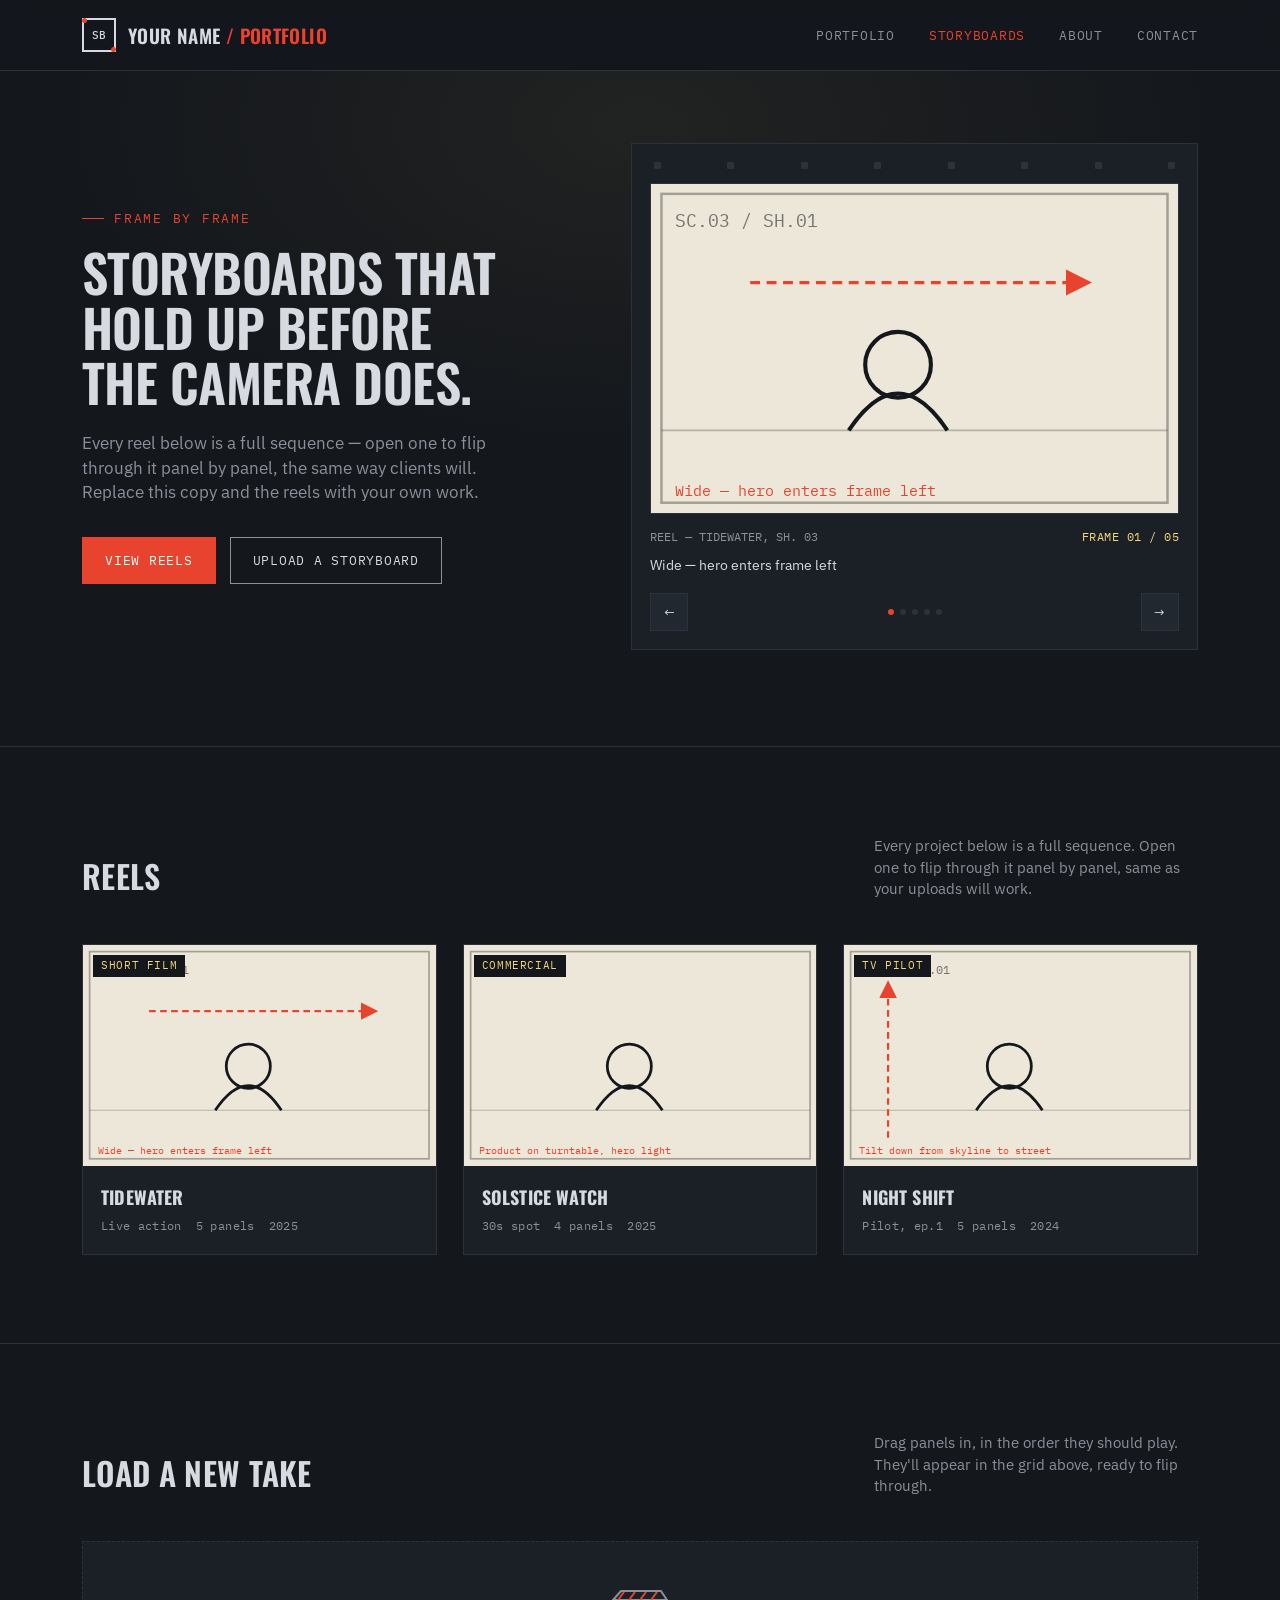
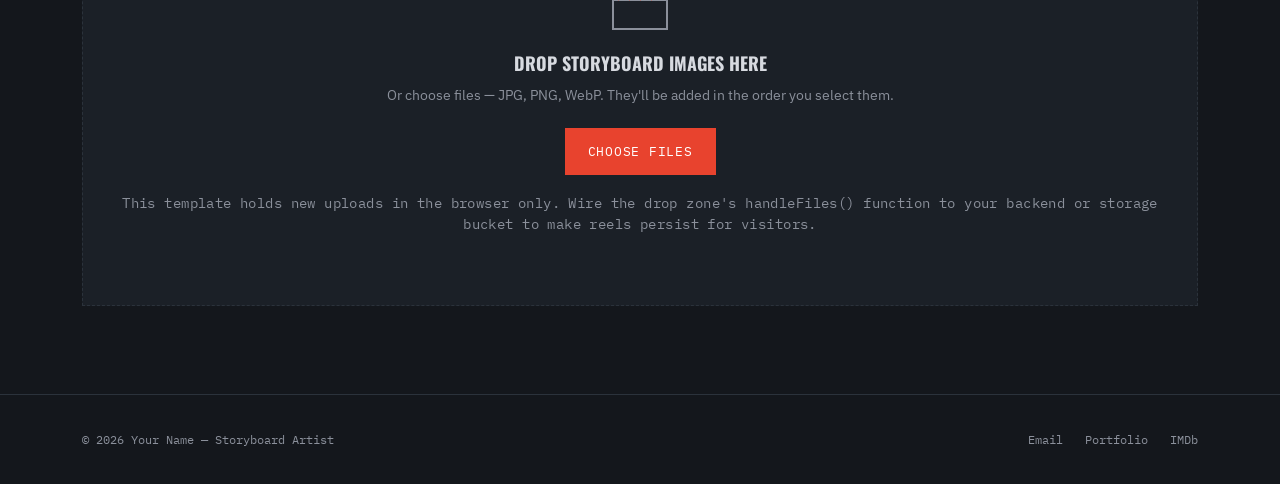
==== storyboards.html @ 9723df17 "Rename Storyboard to storyboards.html" ====
<!DOCTYPE html>
<html lang="en">
<head>
<meta charset="UTF-8">
<meta name="viewport" content="width=device-width, initial-scale=1.0">
<title>Storyboards — Your Name</title>
<link rel="preconnect" href="https://fonts.googleapis.com">
<link href="https://fonts.googleapis.com/css2?family=Oswald:wght@400;500;600;700&family=IBM+Plex+Sans:wght@400;500;600&family=IBM+Plex+Mono:wght@400;500&display=swap" rel="stylesheet">
<link rel="stylesheet" href="style.css">
<style>
  /* ============================================================
     HERO — the flip-viewer is this page's thesis, front and
     center, the same way it was on the old single-page template.
     ============================================================ */
  .hero{ padding:72px 0 96px; position:relative; overflow:hidden; }
  .hero::before{
    content:''; position:absolute; inset:0;
    background:radial-gradient(ellipse 900px 500px at 50% 8%, rgba(243,215,122,0.06), transparent 65%);
    pointer-events:none;
  }
  .hero-grid{ display:grid; grid-template-columns:1fr 1.15fr; gap:56px; align-items:center; }
  .hero h1{
    font-family:var(--display); font-weight:600;
    font-size:clamp(34px,4.4vw,52px);
    line-height:1.06; letter-spacing:-0.01em;
    text-transform:uppercase; color:var(--chalk-brt);
    max-width:15ch;
  }
  .hero p.lede{ margin-top:22px; color:var(--chalk); font-size:16.5px; max-width:42ch; }
  .hero-actions{ margin-top:32px; display:flex; gap:14px; flex-wrap:wrap; }

  .stage-frame{ background:var(--stage); border:1px solid var(--line); padding:18px; position:relative; }
  .sprocket-row{ display:flex; justify-content:space-between; padding:0 4px 14px; }
  .sprocket-row span{ width:7px; height:7px; background:var(--line); border-radius:1px; }

  .viewer-canvas{ background:var(--paper); aspect-ratio:16/10; position:relative; overflow:hidden; border:1px solid var(--line); }
  .viewer-canvas svg{ width:100%; height:100%; display:block; }
  .viewer-canvas img{ width:100%; height:100%; object-fit:cover; }

  .frame-meta{ display:flex; justify-content:space-between; align-items:baseline; margin-top:14px; font-family:var(--mono); font-size:11.5px; color:var(--chalk); }
  .frame-counter{ color:var(--lamp); letter-spacing:0.04em; }
  .frame-caption{ margin-top:10px; font-size:14px; color:var(--chalk-brt); min-height:22px; }
  .stage-controls{ display:flex; justify-content:space-between; align-items:center; margin-top:16px; }
  .arrow-btn{
    width:38px; height:38px; border:1px solid var(--line); background:var(--stage-2);
    color:var(--chalk-brt); display:flex; align-items:center; justify-content:center;
    transition:border-color .15s ease, color .15s ease;
  }
  .arrow-btn:hover{ border-color:var(--grease); color:var(--grease); }
  .stage-controls .dots{ display:flex; gap:6px; }
  .stage-controls .dots i{ width:6px; height:6px; background:var(--line); display:block; border-radius:50%; }
  .stage-controls .dots i.on{ background:var(--grease); }

  /* ============================================================
     REELS GRID (project cards)
     ============================================================ */
  .reels{ display:grid; grid-template-columns:repeat(3,1fr); gap:26px; }
  .reel-card{
    background:var(--stage); border:1px solid var(--line); cursor:pointer;
    transition:border-color .2s ease, transform .2s ease;
    display:flex; flex-direction:column;
  }
  .reel-card:hover{ border-color:var(--grease); transform:translateY(-3px); }
  .reel-thumb{ aspect-ratio:16/10; background:var(--paper); position:relative; overflow:hidden; }
  .reel-thumb svg, .reel-thumb img{ width:100%; height:100%; object-fit:cover; }
  .reel-tag{
    position:absolute; top:10px; left:10px; background:var(--ink); color:var(--lamp);
    font-family:var(--mono); font-size:10.5px; letter-spacing:0.06em; padding:3px 8px; text-transform:uppercase;
  }
  .reel-scribble{ position:absolute; inset:0; opacity:0; transition:opacity .2s ease; pointer-events:none; }
  .reel-card:hover .reel-scribble{ opacity:1; }
  .reel-body{ padding:18px 18px 20px; }
  .reel-body h3{ font-family:var(--display); font-size:18px; text-transform:uppercase; letter-spacing:0.01em; margin-bottom:6px; }
  .reel-meta{ font-family:var(--mono); font-size:11.5px; color:var(--chalk); letter-spacing:0.03em; display:flex; gap:14px; }

  /* ============================================================
     FULLSCREEN VIEWER — flip through any reel
     ============================================================ */
  .viewer-overlay{
    position:fixed; inset:0; background:rgba(10,12,15,0.96); z-index:100;
    display:none; flex-direction:column;
  }
  .viewer-overlay.open{ display:flex; }
  .viewer-top{ display:flex; justify-content:space-between; align-items:center; padding:20px 32px; border-bottom:1px solid var(--line); }
  .viewer-title{ font-family:var(--display); text-transform:uppercase; font-size:16px; letter-spacing:0.02em; }
  .viewer-title span{ color:var(--chalk); font-family:var(--mono); font-size:12px; text-transform:none; margin-left:12px; }
  .viewer-close{
    background:none; border:1px solid var(--line); color:var(--chalk-brt);
    width:36px; height:36px; display:flex; align-items:center; justify-content:center;
  }
  .viewer-close:hover{ border-color:var(--grease); color:var(--grease); }

  .viewer-main{ flex:1; display:flex; align-items:center; justify-content:center; gap:20px; padding:24px 32px; min-height:0; }
  .viewer-nav-btn{
    width:46px; height:46px; flex-shrink:0; border:1px solid var(--line); background:var(--stage);
    color:var(--chalk-brt); display:flex; align-items:center; justify-content:center;
  }
  .viewer-nav-btn:hover{ border-color:var(--grease); color:var(--grease); }
  .viewer-stage-wrap{ height:100%; max-width:900px; width:100%; display:flex; flex-direction:column; justify-content:center; }
  .viewer-canvas-big{ background:var(--paper); aspect-ratio:16/10; border:1px solid var(--line); overflow:hidden; position:relative; }
  .viewer-canvas-big svg, .viewer-canvas-big img{ width:100%; height:100%; object-fit:cover; }
  .viewer-info{ display:flex; justify-content:space-between; margin-top:16px; font-family:var(--mono); font-size:12px; color:var(--chalk); }
  .viewer-caption{ margin-top:10px; font-size:15px; color:var(--chalk-brt); min-height:20px; }

  .filmstrip{ border-top:1px solid var(--line); padding:16px 32px; display:flex; gap:10px; overflow-x:auto; }
  .filmstrip::-webkit-scrollbar{ height:6px; }
  .filmstrip::-webkit-scrollbar-thumb{ background:var(--line); }
  .film-thumb{
    width:84px; aspect-ratio:16/10; flex-shrink:0; background:var(--paper); border:2px solid transparent;
    cursor:pointer; overflow:hidden; opacity:0.55; transition:opacity .15s ease, border-color .15s ease;
  }
  .film-thumb.active{ opacity:1; border-color:var(--grease); }
  .film-thumb:hover{ opacity:1; }
  .film-thumb svg, .film-thumb img{ width:100%; height:100%; object-fit:cover; }

  @media (max-width:920px){
    .hero-grid{ grid-template-columns:1fr; }
    .reels{ grid-template-columns:1fr 1fr; }
  }
  @media (max-width:600px){
    .reels{ grid-template-columns:1fr; }
    .viewer-main{ padding:16px; gap:10px; }
    .viewer-nav-btn{ width:36px; height:36px; }
  }
</style>
</head>
<body>

<header class="nav">
  <div class="nav-inner">
    <a class="brand" href="index.html">
      <div class="brand-mark">SB</div>
      <div class="brand-name">Your Name <span>/ Portfolio</span></div>
    </a>
    <nav class="links">
      <a href="index.html">Portfolio</a>
      <a href="storyboards.html" class="current">Storyboards</a>
      <a href="index.html#about">About</a>
      <a href="index.html#contact">Contact</a>
    </nav>
    <button class="nav-toggle" aria-label="Menu">☰</button>
  </div>
</header>

<section class="hero">
  <div class="wrap hero-grid">
    <div class="fade-up">
      <p class="eyebrow">Frame by frame</p>
      <h1>Storyboards that hold up before the camera does.</h1>
      <p class="lede">Every reel below is a full sequence — open one to flip through it panel by panel, the same way clients will. Replace this copy and the reels with your own work.</p>
      <div class="hero-actions">
        <a href="#reels" class="btn primary">View reels</a>
        <a href="#upload" class="btn">Upload a storyboard</a>
      </div>
    </div>

    <div class="fade-up d1">
      <div class="stage-frame">
        <div class="sprocket-row">
          <span></span><span></span><span></span><span></span><span></span><span></span><span></span><span></span>
        </div>
        <div class="viewer-canvas" id="hero-canvas"></div>
        <div class="frame-meta">
          <span>REEL — TIDEWATER, SH. 03</span>
          <span class="frame-counter" id="hero-counter">FRAME 01 / 05</span>
        </div>
        <p class="frame-caption" id="hero-caption"></p>
        <div class="stage-controls">
          <button class="arrow-btn" id="hero-prev" aria-label="Previous frame">←</button>
          <div class="dots" id="hero-dots"></div>
          <button class="arrow-btn" id="hero-next" aria-label="Next frame">→</button>
        </div>
      </div>
    </div>
  </div>
</section>

<section class="section" id="reels">
  <div class="wrap">
    <div class="section-head">
      <h2>Reels</h2>
      <p>Every project below is a full sequence. Open one to flip through it panel by panel, same as your uploads will work.</p>
    </div>
    <div class="reels" id="reel-grid"></div>
  </div>
</section>

<section class="section" id="upload">
  <div class="wrap">
    <div class="section-head">
      <h2>Load a new take</h2>
      <p>Drag panels in, in the order they should play. They'll appear in the grid above, ready to flip through.</p>
    </div>
    <div class="upload-zone" id="drop-zone">
      <div class="clapper">
        <svg viewBox="0 0 56 40" fill="none">
          <rect x="1" y="10" width="54" height="29" stroke="#8B909B" stroke-width="2"/>
          <path d="M1 10L9 1H49L55 10" stroke="#8B909B" stroke-width="2" stroke-linejoin="round"/>
          <path d="M6 10L12 2M17 10L23 2M28 10L34 2M39 10L45 2" stroke="#E8432E" stroke-width="2"/>
        </svg>
      </div>
      <h3>Drop storyboard images here</h3>
      <p>Or choose files — JPG, PNG, WebP. They'll be added in the order you select them.</p>
      <label class="btn primary" for="file-input" style="cursor:pointer;">Choose files</label>
      <input type="file" id="file-input" accept="image/*" multiple>
      <p class="upload-hint">This template holds new uploads in the browser only. Wire the drop zone's handleFiles() function to your backend or storage bucket to make reels persist for visitors.</p>
    </div>
  </div>
</section>

<footer id="contact">
  <div class="wrap footer-inner">
    <p>© <span id="year"></span> Your Name — Storyboard Artist</p>
    <div class="footer-links">
      <a href="mailto:you@example.com">Email</a>
      <a href="index.html">Portfolio</a>
      <a href="#">IMDb</a>
    </div>
  </div>
</footer>

<!-- ============ FULLSCREEN FLIP VIEWER ============ -->
<div class="viewer-overlay" id="viewer-overlay">
  <div class="viewer-top">
    <div class="viewer-title" id="viewer-title">Reel <span id="viewer-meta"></span></div>
    <button class="viewer-close" id="viewer-close" aria-label="Close viewer">✕</button>
  </div>
  <div class="viewer-main">
    <button class="viewer-nav-btn" id="viewer-prev" aria-label="Previous frame">←</button>
    <div class="viewer-stage-wrap">
      <div class="viewer-canvas-big" id="viewer-canvas"></div>
      <div class="viewer-info">
        <span id="viewer-counter">FRAME 01 / 01</span>
        <span>← → to flip · Esc to close</span>
      </div>
      <p class="viewer-caption" id="viewer-caption"></p>
    </div>
    <button class="viewer-nav-btn" id="viewer-next" aria-label="Next frame">→</button>
  </div>
  <div class="filmstrip" id="viewer-filmstrip"></div>
</div>

<script>
/* ============================================================
   FRAME LIBRARY — simple storyboard-notation panels (subject
   silhouette + camera-move arrow + shot label) used to fill
   the demo reels below. Replace deck.frames with your own
   images once you've customized the reels.
   ============================================================ */
let panelCount = 0;
function svgPanel({ label, move, note, markerId }){
  return `
  <svg viewBox="0 0 320 200" xmlns="http://www.w3.org/2000/svg">
    <defs><marker id="${markerId}" markerWidth="8" markerHeight="8" refX="4" refY="4" orient="auto"><path d="M0,0 L8,4 L0,8 z" fill="#E8432E"/></marker></defs>
    <rect width="320" height="200" fill="#ECE7D8"/>
    <rect x="6" y="6" width="308" height="188" fill="none" stroke="#14171C" stroke-width="1.5" opacity="0.35"/>
    <line x1="6" y1="150" x2="314" y2="150" stroke="#14171C" stroke-width="1" opacity="0.25"/>
    <circle cx="150" cy="110" r="20" fill="none" stroke="#14171C" stroke-width="2.5"/>
    <path d="M120 150 Q150 105 180 150" fill="none" stroke="#14171C" stroke-width="2.5"/>
    ${move(markerId)}
    <text x="14" y="26" font-family="IBM Plex Mono, monospace" font-size="11" fill="#14171C" opacity="0.55">${label}</text>
    <text x="14" y="190" font-family="IBM Plex Mono, monospace" font-size="9" fill="#E8432E">${note}</text>
  </svg>`;
}
const ARROW_PAN   = id => `<path d="M60 60 H260" stroke="#E8432E" stroke-width="2" marker-end="url(#${id})" stroke-dasharray="6 4"/>`;
const ARROW_PUSH  = id => `<path d="M40 30 L120 100" stroke="#E8432E" stroke-width="2" marker-end="url(#${id})"/><path d="M280 30 L200 100" stroke="#E8432E" stroke-width="2" marker-end="url(#${id})"/>`;
const ARROW_TILT  = id => `<path d="M40 175 V40" stroke="#E8432E" stroke-width="2" marker-end="url(#${id})" stroke-dasharray="6 4"/>`;
const ARROW_STILL = () => ``;

function frame(label, move, note){
  panelCount += 1;
  const markerId = 'arrow-' + panelCount;
  return { type:'svg', markup: svgPanel({label, move, note, markerId}) };
}

const DECKS = [
  {
    id:'tidewater', tag:'Short film', title:'Tidewater', meta:['Live action','5 panels','2025'],
    frames:[
      frame('SC.03 / SH.01', ARROW_PAN,  'Wide — hero enters frame left'),
      frame('SC.03 / SH.02', ARROW_PUSH, 'Push in on reaction'),
      frame('SC.03 / SH.03', ARROW_STILL,'Static two-shot, dialogue'),
      frame('SC.04 / SH.01', ARROW_TILT, 'Tilt up to reveal the storm'),
      frame('SC.04 / SH.02', ARROW_STILL,'Close on hands, final beat'),
    ]
  },
  {
    id:'solstice', tag:'Commercial', title:'Solstice Watch', meta:['30s spot','4 panels','2025'],
    frames:[
      frame('SPOT / SH.01', ARROW_STILL,'Product on turntable, hero light'),
      frame('SPOT / SH.02', ARROW_PUSH, 'Macro push on dial detail'),
      frame('SPOT / SH.03', ARROW_PAN,  'Pan across lifestyle scene'),
      frame('SPOT / SH.04', ARROW_STILL,'Logo lockup, end card'),
    ]
  },
  {
    id:'nightshift', tag:'TV pilot', title:'Night Shift', meta:['Pilot, ep.1','5 panels','2024'],
    frames:[
      frame('SC.11 / SH.01', ARROW_TILT, 'Tilt down from skyline to street'),
      frame('SC.11 / SH.02', ARROW_PAN,  'Pan following the patrol car'),
      frame('SC.12 / SH.01', ARROW_STILL,'Interior, tense two-shot'),
      frame('SC.12 / SH.02', ARROW_PUSH, 'Push in, whip reveal'),
      frame('SC.13 / SH.01', ARROW_STILL,'Wide, cut to black'),
    ]
  }
];

function frameMarkup(f){
  return f.type === 'svg' ? f.markup : `<img src="${f.src}" alt="">`;
}

/* ============================================================
   RENDER — reel grid
   ============================================================ */
const grid = document.getElementById('reel-grid');

function renderGrid(){
  grid.innerHTML = '';
  DECKS.forEach((deck, i) => {
    const card = document.createElement('article');
    card.className = 'reel-card';
    card.tabIndex = 0;
    card.setAttribute('role','button');
    card.setAttribute('aria-label', `Open ${deck.title} storyboard`);
    card.innerHTML = `
      <div class="reel-thumb">
        <span class="reel-tag">${deck.tag}</span>
        ${frameMarkup(deck.frames[0])}
        <svg class="reel-scribble" viewBox="0 0 320 200"><ellipse cx="160" cy="100" rx="120" ry="60" fill="none" stroke="#E8432E" stroke-width="3" opacity="0.85" transform="rotate(-4 160 100)"/></svg>
      </div>
      <div class="reel-body">
        <h3>${deck.title}</h3>
        <div class="reel-meta"><span>${deck.meta[0]}</span><span>${deck.meta[1]}</span><span>${deck.meta[2]}</span></div>
      </div>`;
    card.addEventListener('click', () => openViewer(i));
    card.addEventListener('keydown', e => { if(e.key==='Enter' || e.key===' '){ e.preventDefault(); openViewer(i); } });
    grid.appendChild(card);
  });
}

/* ============================================================
   HERO MINI-VIEWER (Tidewater, auto-loaded)
   ============================================================ */
let heroIndex = 0;
const heroDeck = DECKS[0];
const heroCanvas = document.getElementById('hero-canvas');
const heroCounter = document.getElementById('hero-counter');
const heroCaption = document.getElementById('hero-caption');
const heroDots = document.getElementById('hero-dots');
const captions = ['Wide — hero enters frame left','Push in on reaction','Static two-shot, dialogue','Tilt up to reveal the storm','Close on hands, final beat'];

function renderHero(){
  heroCanvas.innerHTML = frameMarkup(heroDeck.frames[heroIndex]);
  heroCounter.textContent = `FRAME ${String(heroIndex+1).padStart(2,'0')} / ${String(heroDeck.frames.length).padStart(2,'0')}`;
  heroCaption.textContent = captions[heroIndex];
  heroDots.innerHTML = heroDeck.frames.map((_,i)=>`<i class="${i===heroIndex?'on':''}"></i>`).join('');
}
document.getElementById('hero-prev').addEventListener('click', ()=>{ heroIndex = (heroIndex-1+heroDeck.frames.length)%heroDeck.frames.length; renderHero(); });
document.getElementById('hero-next').addEventListener('click', ()=>{ heroIndex = (heroIndex+1)%heroDeck.frames.length; renderHero(); });
renderHero();

/* ============================================================
   FULLSCREEN VIEWER — flip through any reel, SpeakerDeck-style
   ============================================================ */
const overlay = document.getElementById('viewer-overlay');
const vCanvas = document.getElementById('viewer-canvas');
const vCounter = document.getElementById('viewer-counter');
const vCaption = document.getElementById('viewer-caption');
const vTitle = document.getElementById('viewer-title');
const vMeta = document.getElementById('viewer-meta');
const vFilmstrip = document.getElementById('viewer-filmstrip');

let activeDeck = null;
let activeFrame = 0;

function openViewer(deckIndex){
  activeDeck = DECKS[deckIndex];
  activeFrame = 0;
  vTitle.childNodes[0].textContent = activeDeck.title + ' ';
  vMeta.textContent = `— ${activeDeck.meta.join(' · ')}`;
  renderFilmstrip();
  renderViewerFrame();
  overlay.classList.add('open');
  document.body.style.overflow = 'hidden';
}
function closeViewer(){
  overlay.classList.remove('open');
  document.body.style.overflow = '';
}
function renderViewerFrame(){
  vCanvas.innerHTML = frameMarkup(activeDeck.frames[activeFrame]);
  vCounter.textContent = `FRAME ${String(activeFrame+1).padStart(2,'0')} / ${String(activeDeck.frames.length).padStart(2,'0')}`;
  vCaption.textContent = activeDeck.id==='tidewater' ? captions[activeFrame] : '';
  [...vFilmstrip.children].forEach((el,i)=> el.classList.toggle('active', i===activeFrame));
  vFilmstrip.children[activeFrame]?.scrollIntoView({ behavior:'smooth', inline:'center', block:'nearest' });
}
function renderFilmstrip(){
  vFilmstrip.innerHTML = '';
  activeDeck.frames.forEach((f, i) => {
    const t = document.createElement('div');
    t.className = 'film-thumb';
    t.innerHTML = frameMarkup(f);
    t.addEventListener('click', () => { activeFrame = i; renderViewerFrame(); });
    vFilmstrip.appendChild(t);
  });
}
function step(delta){
  if(!activeDeck) return;
  activeFrame = (activeFrame + delta + activeDeck.frames.length) % activeDeck.frames.length;
  renderViewerFrame();
}

document.getElementById('viewer-prev').addEventListener('click', ()=>step(-1));
document.getElementById('viewer-next').addEventListener('click', ()=>step(1));
document.getElementById('viewer-close').addEventListener('click', closeViewer);
overlay.addEventListener('click', e => { if(e.target === overlay) closeViewer(); });
document.addEventListener('keydown', e => {
  if(!overlay.classList.contains('open')) return;
  if(e.key === 'ArrowLeft') step(-1);
  if(e.key === 'ArrowRight') step(1);
  if(e.key === 'Escape') closeViewer();
});

let touchX = null;
vCanvas.addEventListener('touchstart', e => { touchX = e.touches[0].clientX; }, {passive:true});
vCanvas.addEventListener('touchend', e => {
  if(touchX === null) return;
  const dx = e.changedTouches[0].clientX - touchX;
  if(Math.abs(dx) > 40) step(dx > 0 ? -1 : 1);
  touchX = null;
}, {passive:true});

/* ============================================================
   UPLOAD — drag & drop or file picker adds a new reel.
   Frames are read client-side and held in memory; swap the
   marked line below for an upload to your own backend/CDN so
   reels persist for visitors after a refresh.
   ============================================================ */
const dropZone = document.getElementById('drop-zone');
const fileInput = document.getElementById('file-input');

['dragenter','dragover'].forEach(evt =>
  dropZone.addEventListener(evt, e => { e.preventDefault(); dropZone.classList.add('drag'); })
);
['dragleave','drop'].forEach(evt =>
  dropZone.addEventListener(evt, e => { e.preventDefault(); dropZone.classList.remove('drag'); })
);
dropZone.addEventListener('drop', e => handleFiles(e.dataTransfer.files));
fileInput.addEventListener('change', e => handleFiles(e.target.files));

function handleFiles(fileList){
  const files = [...fileList].filter(f => f.type.startsWith('image/'));
  if(!files.length) return;

  const title = prompt('Title this storyboard:', 'Untitled reel') || 'Untitled reel';
  const readers = files.map(file => new Promise(resolve => {
    const reader = new FileReader();
    reader.onload = () => resolve({ type:'image', src: reader.result });
    reader.readAsDataURL(file);
  }));

  Promise.all(readers).then(frames => {
    // TODO: replace this in-memory push with a POST to your backend/storage
    // so the reel is still there for visitors after they refresh the page.
    DECKS.unshift({
      id: 'upload-' + Date.now(),
      tag: 'New upload',
      title,
      meta: ['Uploaded', `${frames.length} panels`, new Date().getFullYear()],
      frames
    });
    renderGrid();
    document.getElementById('reels').scrollIntoView({ behavior:'smooth' });
  });
}

/* ============================================================
   INIT
   ============================================================ */
document.getElementById('year').textContent = new Date().getFullYear();
renderGrid();
</script>
</body>
</html>
---- style.css ----
/* ============================================================
   TOKENS — a dark editing-suite / lightbox palette. Storyboard
   artists mark cuts with a red grease pencil on the actual
   film; that's the one accent color here, used sparingly.
   Shared by index.html (Portfolio Review) and storyboards.html.
   ============================================================ */
:root{
  --ink:        #14171C;   /* room the lightbox sits in */
  --stage:      #1B2027;   /* panel / card surface */
  --stage-2:    #22282F;   /* raised surface (hover, viewer chrome) */
  --paper:      #ECE7D8;   /* the "paper" a piece is presented on */
  --grease:     #E8432E;   /* grease-pencil red — the one accent */
  --grease-dim: #7A2A20;
  --chalk:      #8B909B;   /* secondary ink on dark */
  --chalk-brt:  #D7DAE0;   /* primary ink on dark */
  --lamp:       #F3D77A;   /* warm lightbox glow, used very sparingly */
  --line:       #2B323B;

  --display: 'Oswald', sans-serif;
  --body: 'IBM Plex Sans', sans-serif;
  --mono: 'IBM Plex Mono', monospace;
}

*{ margin:0; padding:0; box-sizing:border-box; }
html{ scroll-behavior:smooth; }
body{
  background:var(--ink);
  color:var(--chalk-brt);
  font-family:var(--body);
  line-height:1.5;
  -webkit-font-smoothing:antialiased;
}
img{ max-width:100%; display:block; }
a{ color:inherit; }
button{ font-family:inherit; cursor:pointer; }

:focus-visible{
  outline:2px solid var(--lamp);
  outline-offset:3px;
}

.wrap{ max-width:1180px; margin:0 auto; padding:0 32px; }

/* ============================================================
   NAV — identical markup on every page; .current marks the tab
   ============================================================ */
header.nav{
  position:sticky; top:0; z-index:40;
  background:rgba(20,23,28,0.86);
  backdrop-filter:blur(8px);
  border-bottom:1px solid var(--line);
}
.nav-inner{
  display:flex; align-items:center; justify-content:space-between;
  padding:18px 32px;
  max-width:1180px; margin:0 auto;
}
.brand{ display:flex; align-items:center; gap:12px; text-decoration:none; }
.brand-mark{
  width:34px; height:34px; border:2px solid var(--chalk-brt);
  display:flex; align-items:center; justify-content:center;
  font-family:var(--mono); font-size:11px; font-weight:500; color:var(--chalk-brt);
  position:relative;
}
.brand-mark::before, .brand-mark::after{
  content:''; position:absolute; width:5px; height:5px; background:var(--grease); border-radius:50%;
  top:-2px; left:-2px;
}
.brand-mark::after{ top:auto; bottom:-2px; left:auto; right:-2px; }
.brand-name{
  font-family:var(--display); font-size:19px; font-weight:600;
  letter-spacing:0.02em; text-transform:uppercase; color:var(--chalk-brt);
}
.brand-name span{ color:var(--grease); }
nav.links{ display:flex; gap:34px; }
nav.links a{
  font-family:var(--mono); font-size:12.5px; letter-spacing:0.06em;
  text-transform:uppercase; text-decoration:none; color:var(--chalk);
  transition:color .15s ease;
}
nav.links a:hover, nav.links a.current{ color:var(--chalk-brt); }
nav.links a.current{ color:var(--grease); }
.nav-toggle{ display:none; background:none; border:none; color:var(--chalk-brt); }

/* ============================================================
   BUTTONS
   ============================================================ */
.btn{
  font-family:var(--mono); font-size:12.5px; letter-spacing:0.06em; text-transform:uppercase;
  padding:13px 22px; border:1px solid var(--chalk); background:transparent; color:var(--chalk-brt);
  text-decoration:none; display:inline-flex; align-items:center; gap:8px;
  transition:border-color .15s ease, background .15s ease;
}
.btn:hover{ border-color:var(--chalk-brt); }
.btn.primary{ background:var(--grease); border-color:var(--grease); color:#fff; }
.btn.primary:hover{ background:#cf3620; border-color:#cf3620; }

/* ============================================================
   SECTION HEADS
   ============================================================ */
.section{ padding:88px 0; border-top:1px solid var(--line); }
.section-head{
  display:flex; justify-content:space-between; align-items:flex-end; margin-bottom:44px; gap:24px;
}
.section-head h2{
  font-family:var(--display); text-transform:uppercase; font-weight:600;
  font-size:clamp(24px,3vw,32px); letter-spacing:0.01em;
}
.section-head p{ color:var(--chalk); font-size:14.5px; max-width:36ch; }
.eyebrow{
  font-family:var(--mono); font-size:12.5px; letter-spacing:0.14em;
  color:var(--grease); text-transform:uppercase; margin-bottom:16px;
  display:flex; align-items:center; gap:10px;
}
.eyebrow::before{ content:''; width:22px; height:1px; background:var(--grease); }

/* ============================================================
   UPLOAD — "load a new piece" / "load a new take"
   ============================================================ */
.upload-zone{
  border:1px dashed var(--line); background:var(--stage);
  padding:48px 32px; text-align:center; position:relative;
  transition:border-color .15s ease, background .15s ease;
}
.upload-zone.drag{ border-color:var(--grease); background:var(--stage-2); }
.clapper{ width:56px; height:40px; margin:0 auto 20px; position:relative; }
.clapper svg{ width:100%; height:100%; }
.upload-zone h3{
  font-family:var(--display); text-transform:uppercase; font-size:18px; margin-bottom:8px;
}
.upload-zone p{ color:var(--chalk); font-size:14px; margin-bottom:22px; }
.upload-zone input[type=file]{ display:none; }
.upload-hint{
  margin-top:18px; font-family:var(--mono); font-size:11px; color:var(--chalk); letter-spacing:0.03em;
}

/* ============================================================
   ABOUT
   ============================================================ */
.about-grid{ display:grid; grid-template-columns:0.9fr 1.1fr; gap:56px; }
.about-grid p{ color:var(--chalk); font-size:15.5px; margin-bottom:16px; max-width:52ch; }
.about-grid p:last-child{ margin-bottom:0; }
.specs{ display:grid; grid-template-columns:1fr 1fr; gap:20px 32px; align-content:start; }
.spec dt{ font-family:var(--mono); font-size:10.5px; color:var(--grease); text-transform:uppercase; letter-spacing:0.06em; margin-bottom:4px; }
.spec dd{ font-size:15px; color:var(--chalk-brt); }

/* ============================================================
   FOOTER
   ============================================================ */
footer{ border-top:1px solid var(--line); padding:36px 0; }
.footer-inner{ display:flex; justify-content:space-between; align-items:center; }
.footer-inner p{ font-family:var(--mono); font-size:11.5px; color:var(--chalk); }
.footer-links{ display:flex; gap:22px; }
.footer-links a{ font-family:var(--mono); font-size:11.5px; color:var(--chalk); text-decoration:none; }
.footer-links a:hover{ color:var(--chalk-brt); }

/* ============================================================
   RESPONSIVE (shared rules — page-specific ones live inline)
   ============================================================ */
@media (max-width:920px){
  nav.links{ display:none; }
  .nav-toggle{ display:block; }
  .about-grid{ grid-template-columns:1fr; }
}
@media (max-width:600px){
  .wrap, .nav-inner{ padding-left:20px; padding-right:20px; }
  .section{ padding:64px 0; }
}

@media (prefers-reduced-motion: reduce){
  *{ animation-duration:0.001ms !important; transition-duration:0.001ms !important; scroll-behavior:auto !important; }
}

.fade-up{ animation:fadeUp .6s ease both; }
.fade-up.d1{ animation-delay:.08s; }
.fade-up.d2{ animation-delay:.16s; }
@keyframes fadeUp{ from{ opacity:0; transform:translateY(10px); } to{ opacity:1; transform:translateY(0); } }
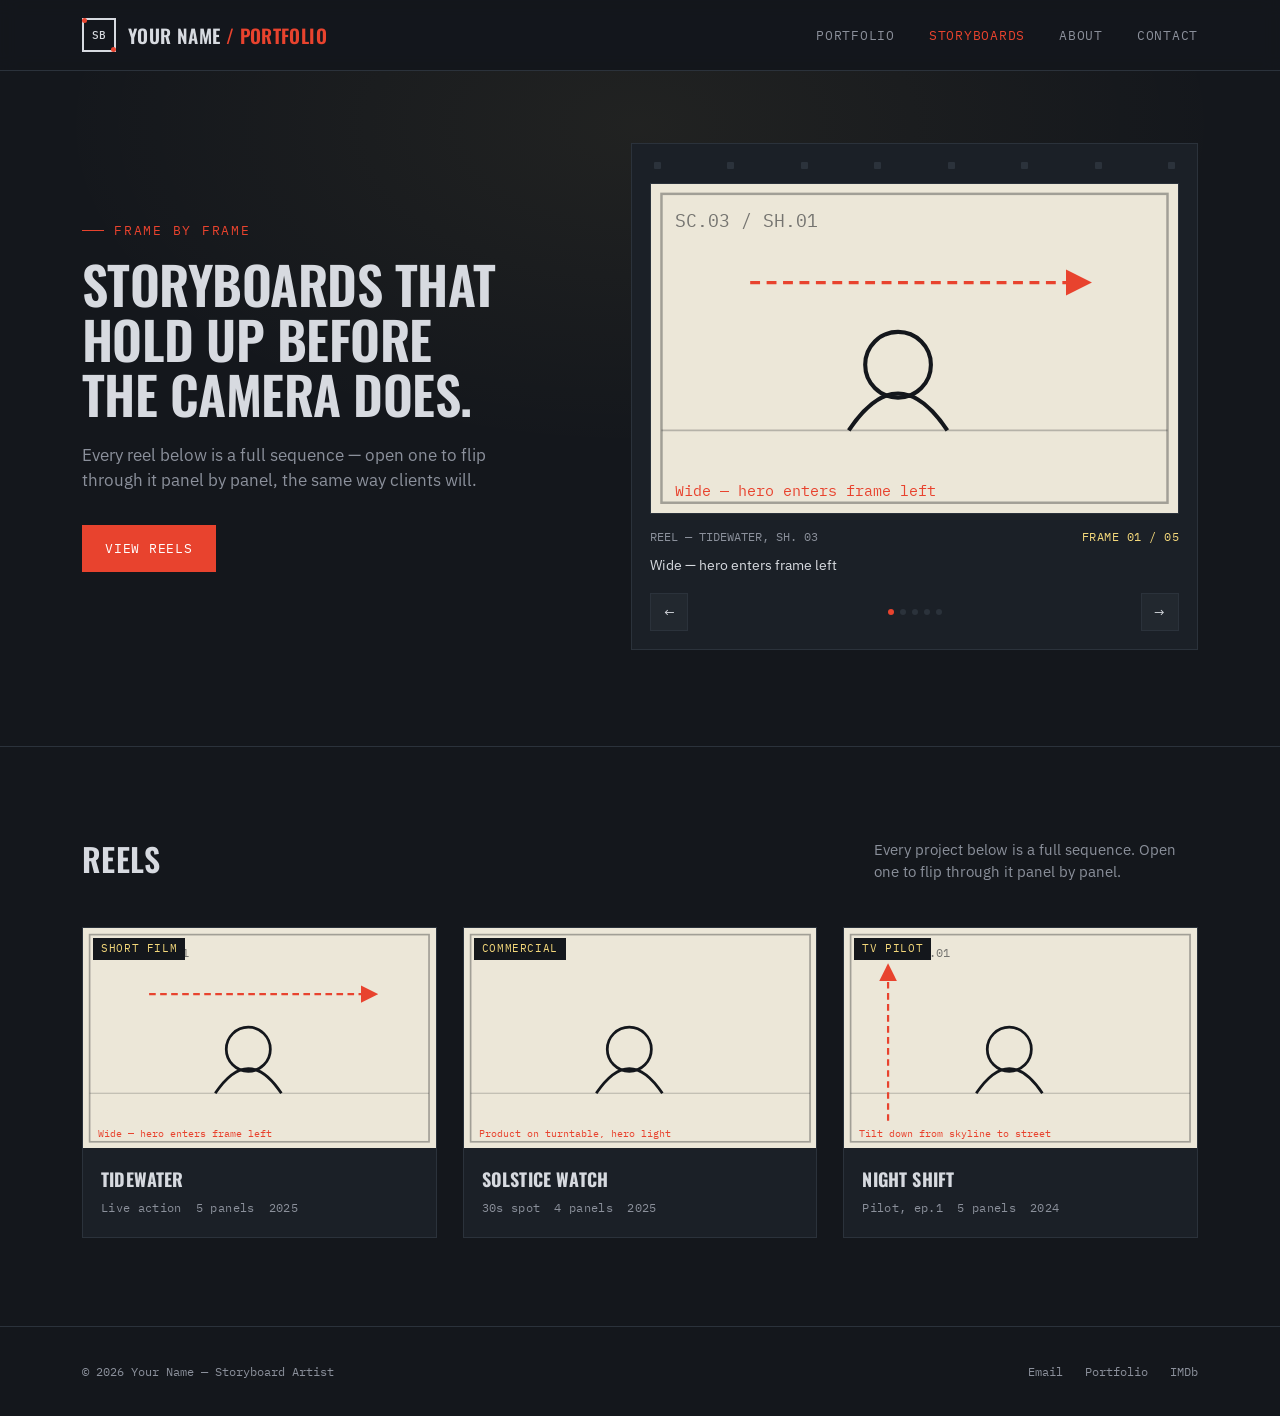
==== commit 126b37e5: "Update storyboards.html" ====
--- a/storyboards.html
+++ b/storyboards.html
@@ -147,10 +147,9 @@
     <div class="fade-up">
       <p class="eyebrow">Frame by frame</p>
       <h1>Storyboards that hold up before the camera does.</h1>
-      <p class="lede">Every reel below is a full sequence — open one to flip through it panel by panel, the same way clients will. Replace this copy and the reels with your own work.</p>
+      <p class="lede">Every reel below is a full sequence — open one to flip through it panel by panel, the same way clients will.</p>
       <div class="hero-actions">
         <a href="#reels" class="btn primary">View reels</a>
-        <a href="#upload" class="btn">Upload a storyboard</a>
       </div>
     </div>
 
@@ -179,32 +178,9 @@
   <div class="wrap">
     <div class="section-head">
       <h2>Reels</h2>
-      <p>Every project below is a full sequence. Open one to flip through it panel by panel, same as your uploads will work.</p>
+      <p>Every project below is a full sequence. Open one to flip through it panel by panel.</p>
     </div>
     <div class="reels" id="reel-grid"></div>
-  </div>
-</section>
-
-<section class="section" id="upload">
-  <div class="wrap">
-    <div class="section-head">
-      <h2>Load a new take</h2>
-      <p>Drag panels in, in the order they should play. They'll appear in the grid above, ready to flip through.</p>
-    </div>
-    <div class="upload-zone" id="drop-zone">
-      <div class="clapper">
-        <svg viewBox="0 0 56 40" fill="none">
-          <rect x="1" y="10" width="54" height="29" stroke="#8B909B" stroke-width="2"/>
-          <path d="M1 10L9 1H49L55 10" stroke="#8B909B" stroke-width="2" stroke-linejoin="round"/>
-          <path d="M6 10L12 2M17 10L23 2M28 10L34 2M39 10L45 2" stroke="#E8432E" stroke-width="2"/>
-        </svg>
-      </div>
-      <h3>Drop storyboard images here</h3>
-      <p>Or choose files — JPG, PNG, WebP. They'll be added in the order you select them.</p>
-      <label class="btn primary" for="file-input" style="cursor:pointer;">Choose files</label>
-      <input type="file" id="file-input" accept="image/*" multiple>
-      <p class="upload-hint">This template holds new uploads in the browser only. Wire the drop zone's handleFiles() function to your backend or storage bucket to make reels persist for visitors.</p>
-    </div>
   </div>
 </section>
 
@@ -431,50 +407,6 @@
 }, {passive:true});
 
 /* ============================================================
-   UPLOAD — drag & drop or file picker adds a new reel.
-   Frames are read client-side and held in memory; swap the
-   marked line below for an upload to your own backend/CDN so
-   reels persist for visitors after a refresh.
-   ============================================================ */
-const dropZone = document.getElementById('drop-zone');
-const fileInput = document.getElementById('file-input');
-
-['dragenter','dragover'].forEach(evt =>
-  dropZone.addEventListener(evt, e => { e.preventDefault(); dropZone.classList.add('drag'); })
-);
-['dragleave','drop'].forEach(evt =>
-  dropZone.addEventListener(evt, e => { e.preventDefault(); dropZone.classList.remove('drag'); })
-);
-dropZone.addEventListener('drop', e => handleFiles(e.dataTransfer.files));
-fileInput.addEventListener('change', e => handleFiles(e.target.files));
-
-function handleFiles(fileList){
-  const files = [...fileList].filter(f => f.type.startsWith('image/'));
-  if(!files.length) return;
-
-  const title = prompt('Title this storyboard:', 'Untitled reel') || 'Untitled reel';
-  const readers = files.map(file => new Promise(resolve => {
-    const reader = new FileReader();
-    reader.onload = () => resolve({ type:'image', src: reader.result });
-    reader.readAsDataURL(file);
-  }));
-
-  Promise.all(readers).then(frames => {
-    // TODO: replace this in-memory push with a POST to your backend/storage
-    // so the reel is still there for visitors after they refresh the page.
-    DECKS.unshift({
-      id: 'upload-' + Date.now(),
-      tag: 'New upload',
-      title,
-      meta: ['Uploaded', `${frames.length} panels`, new Date().getFullYear()],
-      frames
-    });
-    renderGrid();
-    document.getElementById('reels').scrollIntoView({ behavior:'smooth' });
-  });
-}
-
-/* ============================================================
    INIT
    ============================================================ */
 document.getElementById('year').textContent = new Date().getFullYear();
